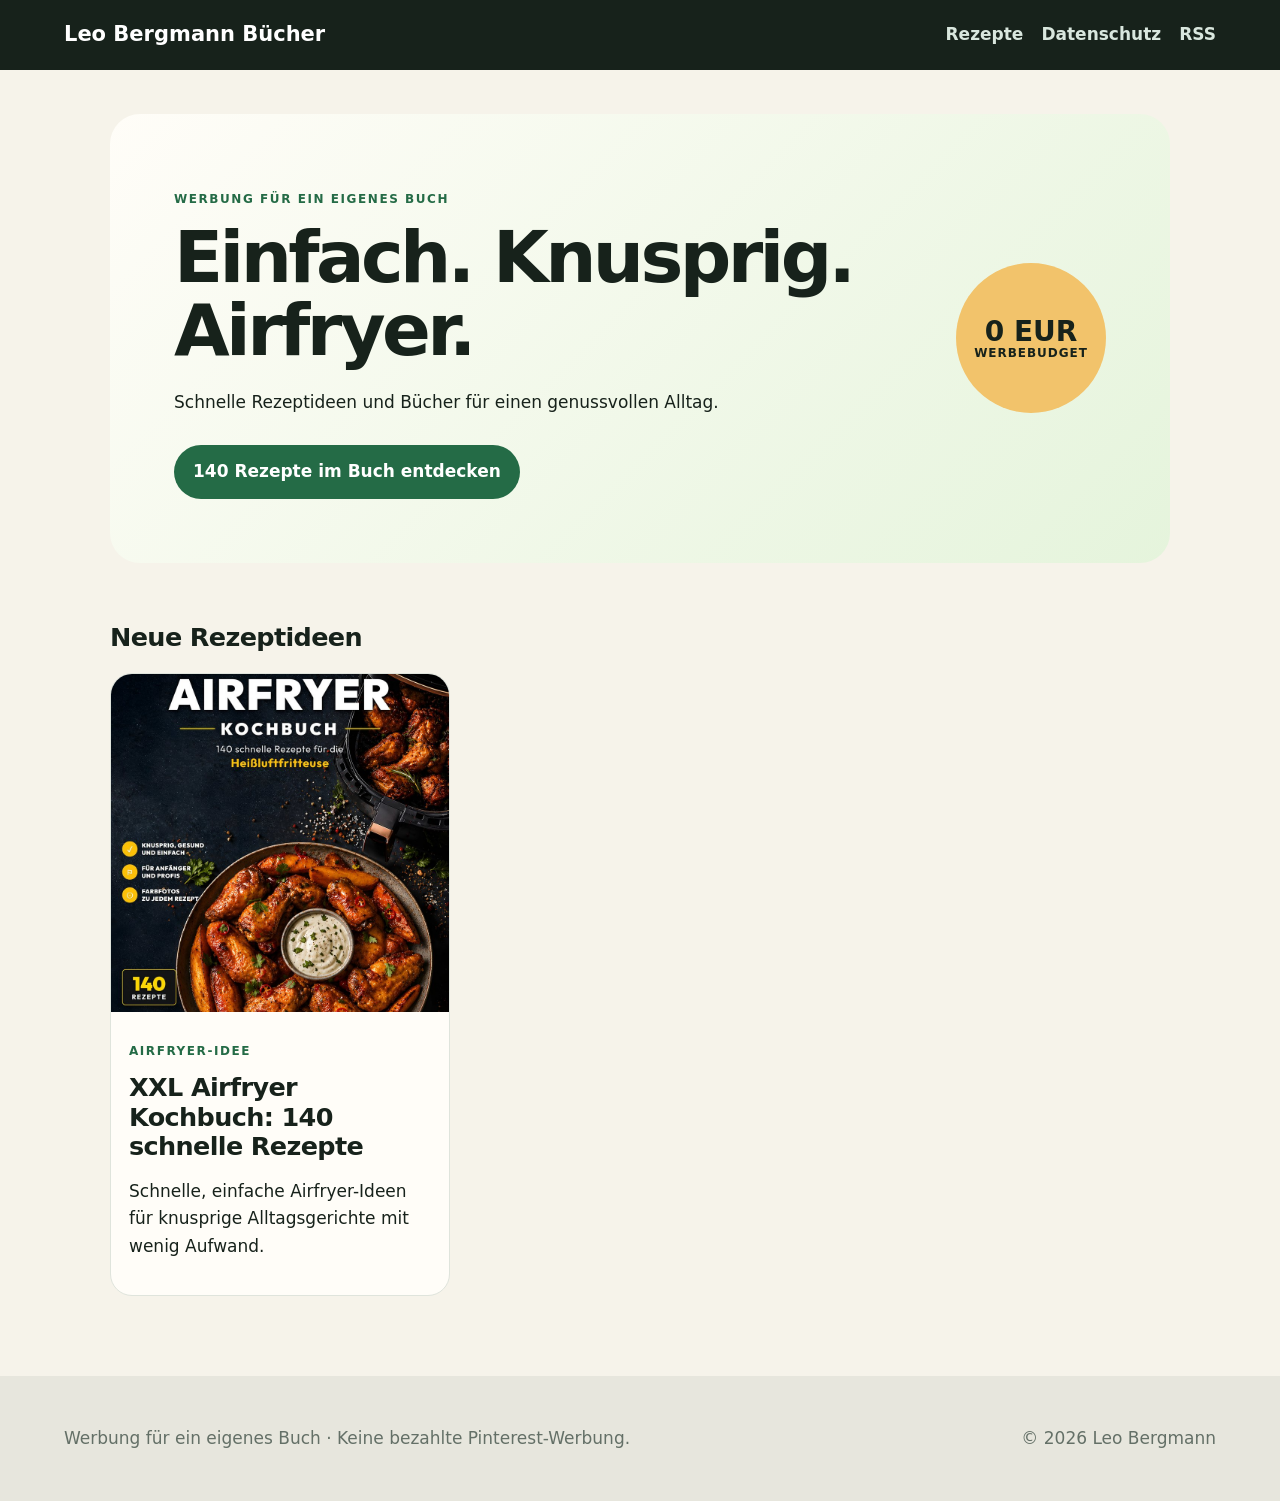
==== docs/index.html @ 16c8ab8c "Add Pinterest website verification # Conflicts: #	docs/feed.xml" ====
<!doctype html>
<html lang="de">
<head>
  <meta charset="utf-8">
  <meta name="viewport" content="width=device-width,initial-scale=1">
  <meta name="p:domain_verify" content="59ac69d322d189e9809ec8a642b9aa24">
  <title>Leo Bergmann Bücher | Leo Bergmann Bücher</title>
  <meta name="description" content="Schnelle Rezeptideen und Bücher für einen genussvollen Alltag.">
  <link rel="canonical" href="https://leanovich.github.io/leo-bergmann-books/">
  <meta property="og:type" content="article">
  <meta property="og:title" content="Leo Bergmann Bücher">
  <meta property="og:description" content="Schnelle Rezeptideen und Bücher für einen genussvollen Alltag.">
  <meta property="og:url" content="https://leanovich.github.io/leo-bergmann-books/">
  
  <meta name="twitter:card" content="summary_large_image">
  <link rel="alternate" type="application/rss+xml" title="Leo Bergmann Airfryer-Ideen" href="https://leanovich.github.io/leo-bergmann-books/feed.xml">
  <link rel="stylesheet" href="https://leanovich.github.io/leo-bergmann-books/styles.css">
  
</head>
<body>
  <header class="site-header">
    <a class="brand" href="https://leanovich.github.io/leo-bergmann-books/">Leo Bergmann Bücher</a>
    <nav aria-label="Hauptnavigation">
      <a href="https://leanovich.github.io/leo-bergmann-books/">Rezepte</a>
      <a href="https://leanovich.github.io/leo-bergmann-books/datenschutz.html">Datenschutz</a>
      <a href="https://leanovich.github.io/leo-bergmann-books/feed.xml">RSS</a>
    </nav>
  </header>
  <main>
<section class="hero">
  <div><p class="eyebrow">Werbung für ein eigenes Buch</p><h1>Einfach. Knusprig. Airfryer.</h1>
  <p>Schnelle Rezeptideen und Bücher für einen genussvollen Alltag.</p>
  <a class="cta" href="https://www.amazon.de/dp/B0GHFYM758?utm_source=pinterest&amp;utm_medium=organic&amp;utm_campaign=leo_bergmann_site" rel="nofollow sponsored">140 Rezepte im Buch entdecken</a></div>
  <div class="hero-badge">0 EUR<br><span>Werbebudget</span></div>
</section>
<section class="section"><h2>Neue Rezeptideen</h2><div class="cards">
<article class="card">
  <a href="https://leanovich.github.io/leo-bergmann-books/rezepte/airfryer-kochbuch.html"><img src="https://leanovich.github.io/leo-bergmann-books/assets/book-cover.jpg" alt="XXL Airfryer Kochbuch: 140 schnelle Rezepte" width="700" height="700"></a>
  <div><p class="eyebrow">Airfryer-Idee</p><h2><a href="https://leanovich.github.io/leo-bergmann-books/rezepte/airfryer-kochbuch.html">XXL Airfryer Kochbuch: 140 schnelle Rezepte</a></h2><p>Schnelle, einfache Airfryer-Ideen für knusprige Alltagsgerichte mit wenig Aufwand.</p></div>
</article>
</div></section>
</main>
  <footer>
    <p>Werbung für ein eigenes Buch &middot; Keine bezahlte Pinterest-Werbung.</p>
    <p>&copy; 2026 Leo Bergmann</p>
  </footer>
</body>
</html>
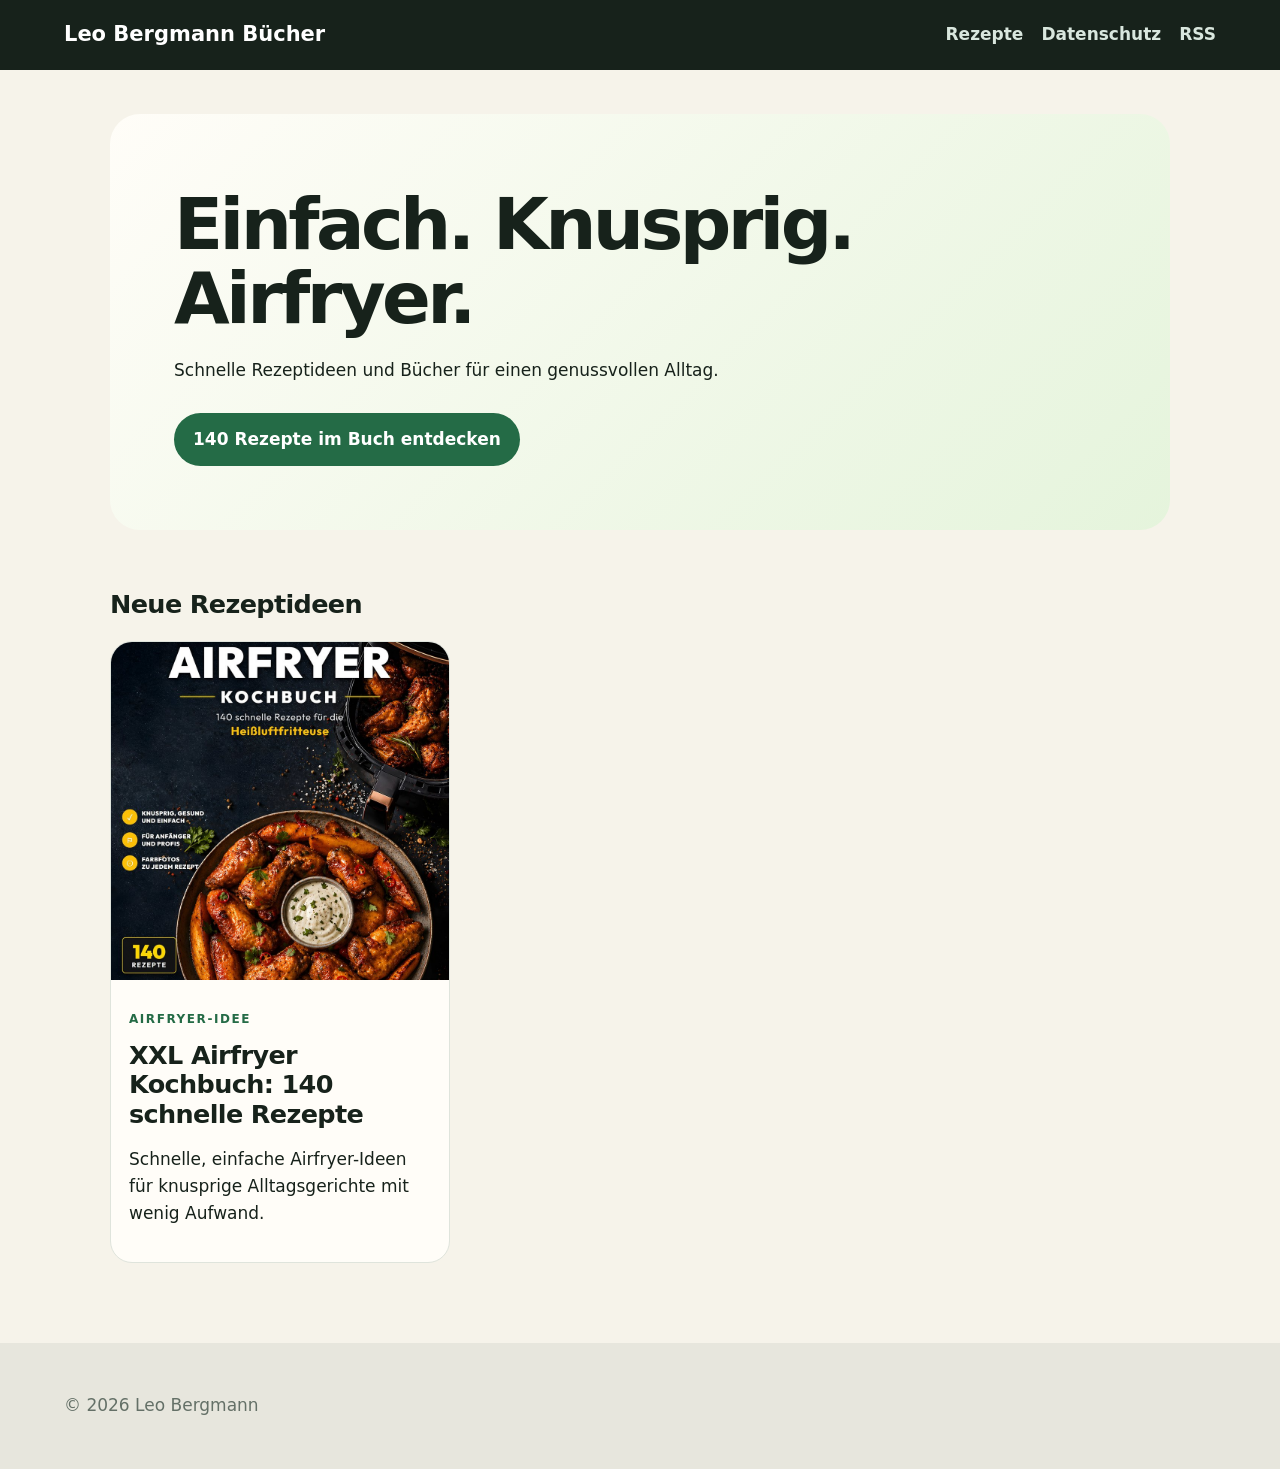
==== commit a4ffe32b: "Polish public copy and document agent workflow" ====
--- a/docs/index.html
+++ b/docs/index.html
@@ -28,10 +28,9 @@
   </header>
   <main>
 <section class="hero">
-  <div><p class="eyebrow">Werbung für ein eigenes Buch</p><h1>Einfach. Knusprig. Airfryer.</h1>
+  <div><h1>Einfach. Knusprig. Airfryer.</h1>
   <p>Schnelle Rezeptideen und Bücher für einen genussvollen Alltag.</p>
   <a class="cta" href="https://www.amazon.de/dp/B0GHFYM758?utm_source=pinterest&amp;utm_medium=organic&amp;utm_campaign=leo_bergmann_site" rel="nofollow sponsored">140 Rezepte im Buch entdecken</a></div>
-  <div class="hero-badge">0 EUR<br><span>Werbebudget</span></div>
 </section>
 <section class="section"><h2>Neue Rezeptideen</h2><div class="cards">
 <article class="card">
@@ -41,7 +40,6 @@
 </div></section>
 </main>
   <footer>
-    <p>Werbung für ein eigenes Buch &middot; Keine bezahlte Pinterest-Werbung.</p>
     <p>&copy; 2026 Leo Bergmann</p>
   </footer>
 </body>
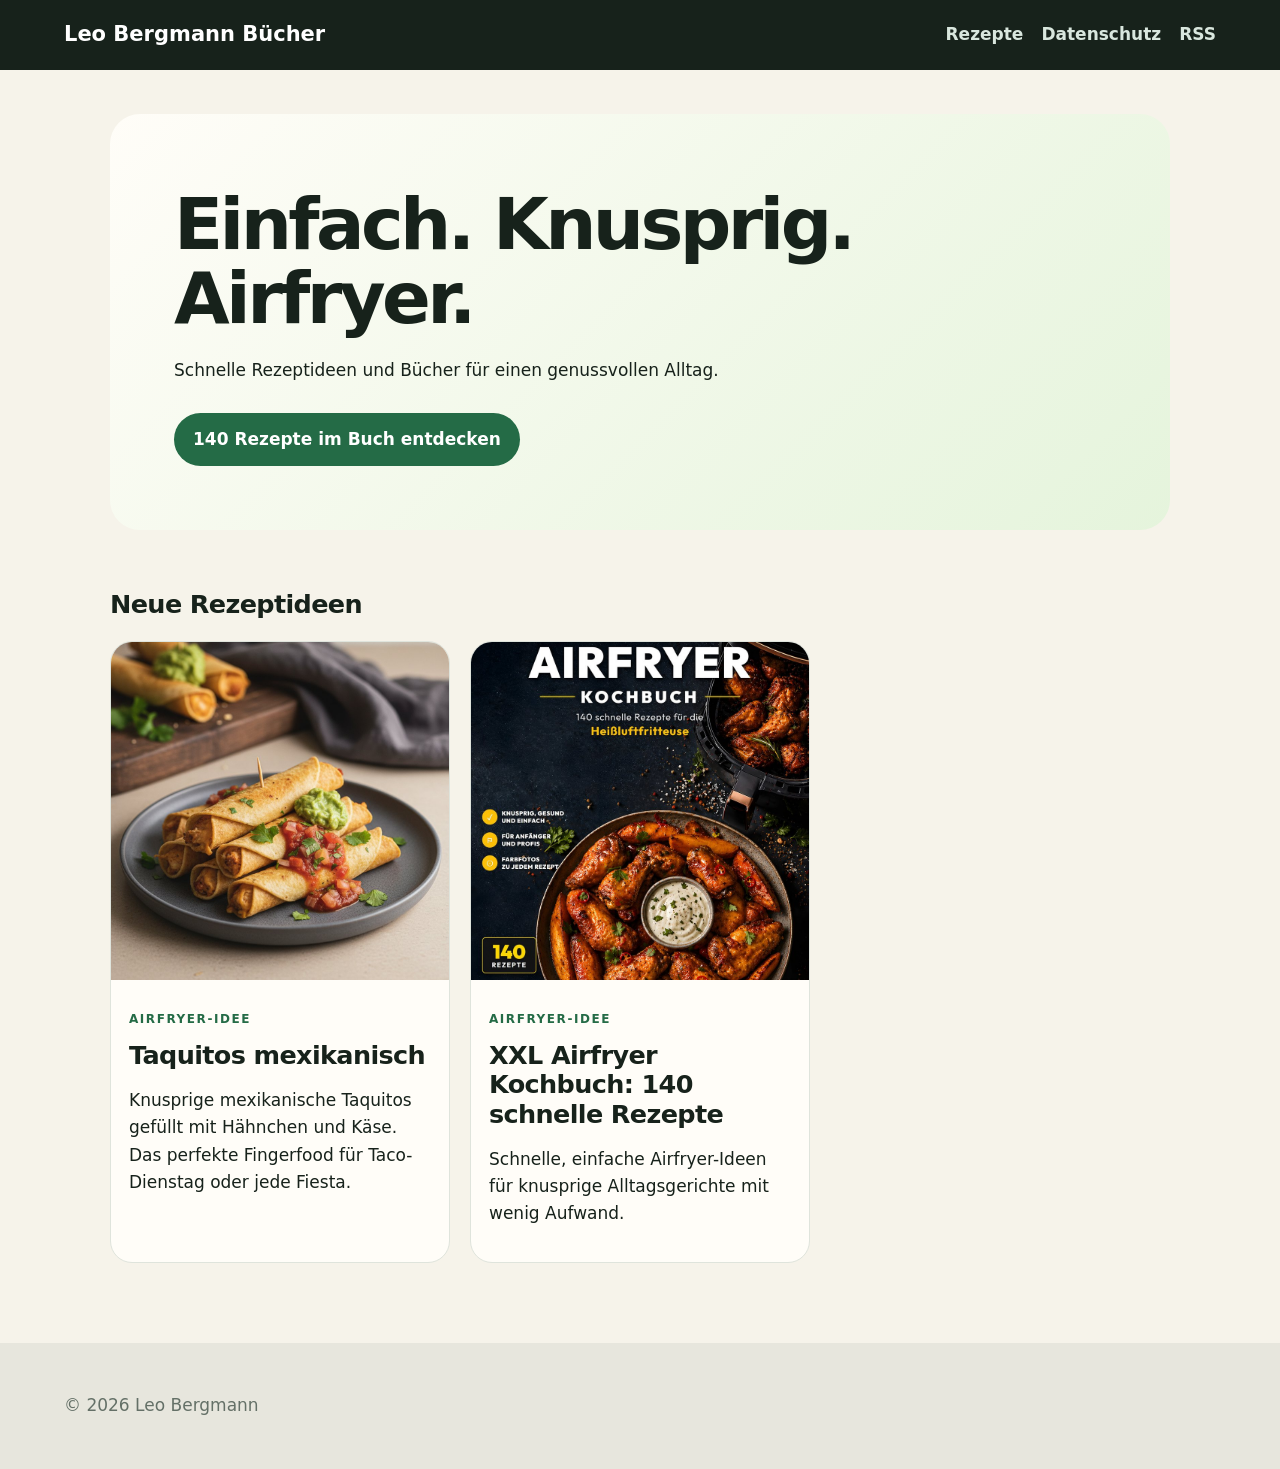
==== commit 577386fb: "Publish scheduled content and history" ====
--- a/docs/index.html
+++ b/docs/index.html
@@ -34,6 +34,11 @@
 </section>
 <section class="section"><h2>Neue Rezeptideen</h2><div class="cards">
 <article class="card">
+  <a href="https://leanovich.github.io/leo-bergmann-books/rezepte/recipe_101.html"><img src="https://leanovich.github.io/leo-bergmann-books/assets/recipes/recipe_101.jpg" alt="Taquitos mexikanisch" width="700" height="700"></a>
+  <div><p class="eyebrow">Airfryer-Idee</p><h2><a href="https://leanovich.github.io/leo-bergmann-books/rezepte/recipe_101.html">Taquitos mexikanisch</a></h2><p>Knusprige mexikanische Taquitos gefüllt mit Hähnchen und Käse. Das perfekte Fingerfood für Taco-Dienstag oder jede Fiesta.</p></div>
+</article>
+
+<article class="card">
   <a href="https://leanovich.github.io/leo-bergmann-books/rezepte/airfryer-kochbuch.html"><img src="https://leanovich.github.io/leo-bergmann-books/assets/book-cover.jpg" alt="XXL Airfryer Kochbuch: 140 schnelle Rezepte" width="700" height="700"></a>
   <div><p class="eyebrow">Airfryer-Idee</p><h2><a href="https://leanovich.github.io/leo-bergmann-books/rezepte/airfryer-kochbuch.html">XXL Airfryer Kochbuch: 140 schnelle Rezepte</a></h2><p>Schnelle, einfache Airfryer-Ideen für knusprige Alltagsgerichte mit wenig Aufwand.</p></div>
 </article>
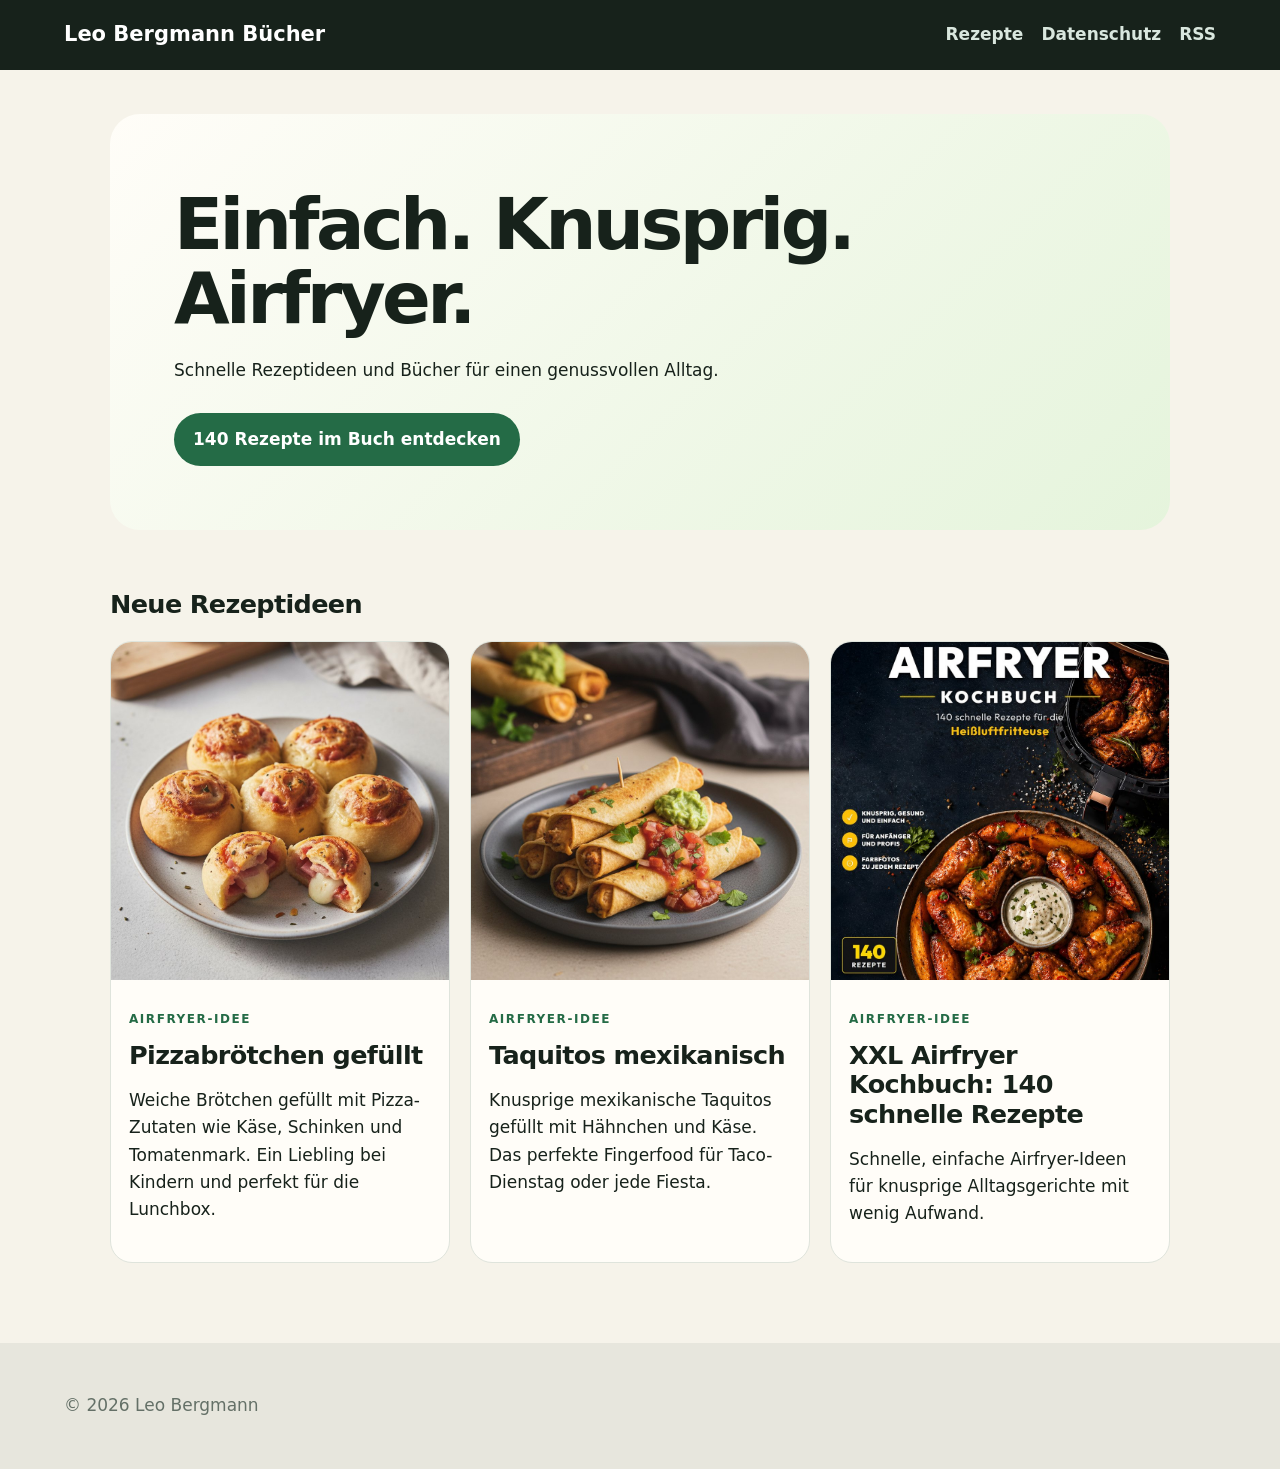
==== commit 24800d99: "Publish scheduled content and history" ====
--- a/docs/index.html
+++ b/docs/index.html
@@ -34,6 +34,11 @@
 </section>
 <section class="section"><h2>Neue Rezeptideen</h2><div class="cards">
 <article class="card">
+  <a href="https://leanovich.github.io/leo-bergmann-books/rezepte/recipe_102.html"><img src="https://leanovich.github.io/leo-bergmann-books/assets/recipes/recipe_102.jpg" alt="Pizzabrötchen gefüllt" width="700" height="700"></a>
+  <div><p class="eyebrow">Airfryer-Idee</p><h2><a href="https://leanovich.github.io/leo-bergmann-books/rezepte/recipe_102.html">Pizzabrötchen gefüllt</a></h2><p>Weiche Brötchen gefüllt mit Pizza-Zutaten wie Käse, Schinken und Tomatenmark. Ein Liebling bei Kindern und perfekt für die Lunchbox.</p></div>
+</article>
+
+<article class="card">
   <a href="https://leanovich.github.io/leo-bergmann-books/rezepte/recipe_101.html"><img src="https://leanovich.github.io/leo-bergmann-books/assets/recipes/recipe_101.jpg" alt="Taquitos mexikanisch" width="700" height="700"></a>
   <div><p class="eyebrow">Airfryer-Idee</p><h2><a href="https://leanovich.github.io/leo-bergmann-books/rezepte/recipe_101.html">Taquitos mexikanisch</a></h2><p>Knusprige mexikanische Taquitos gefüllt mit Hähnchen und Käse. Das perfekte Fingerfood für Taco-Dienstag oder jede Fiesta.</p></div>
 </article>
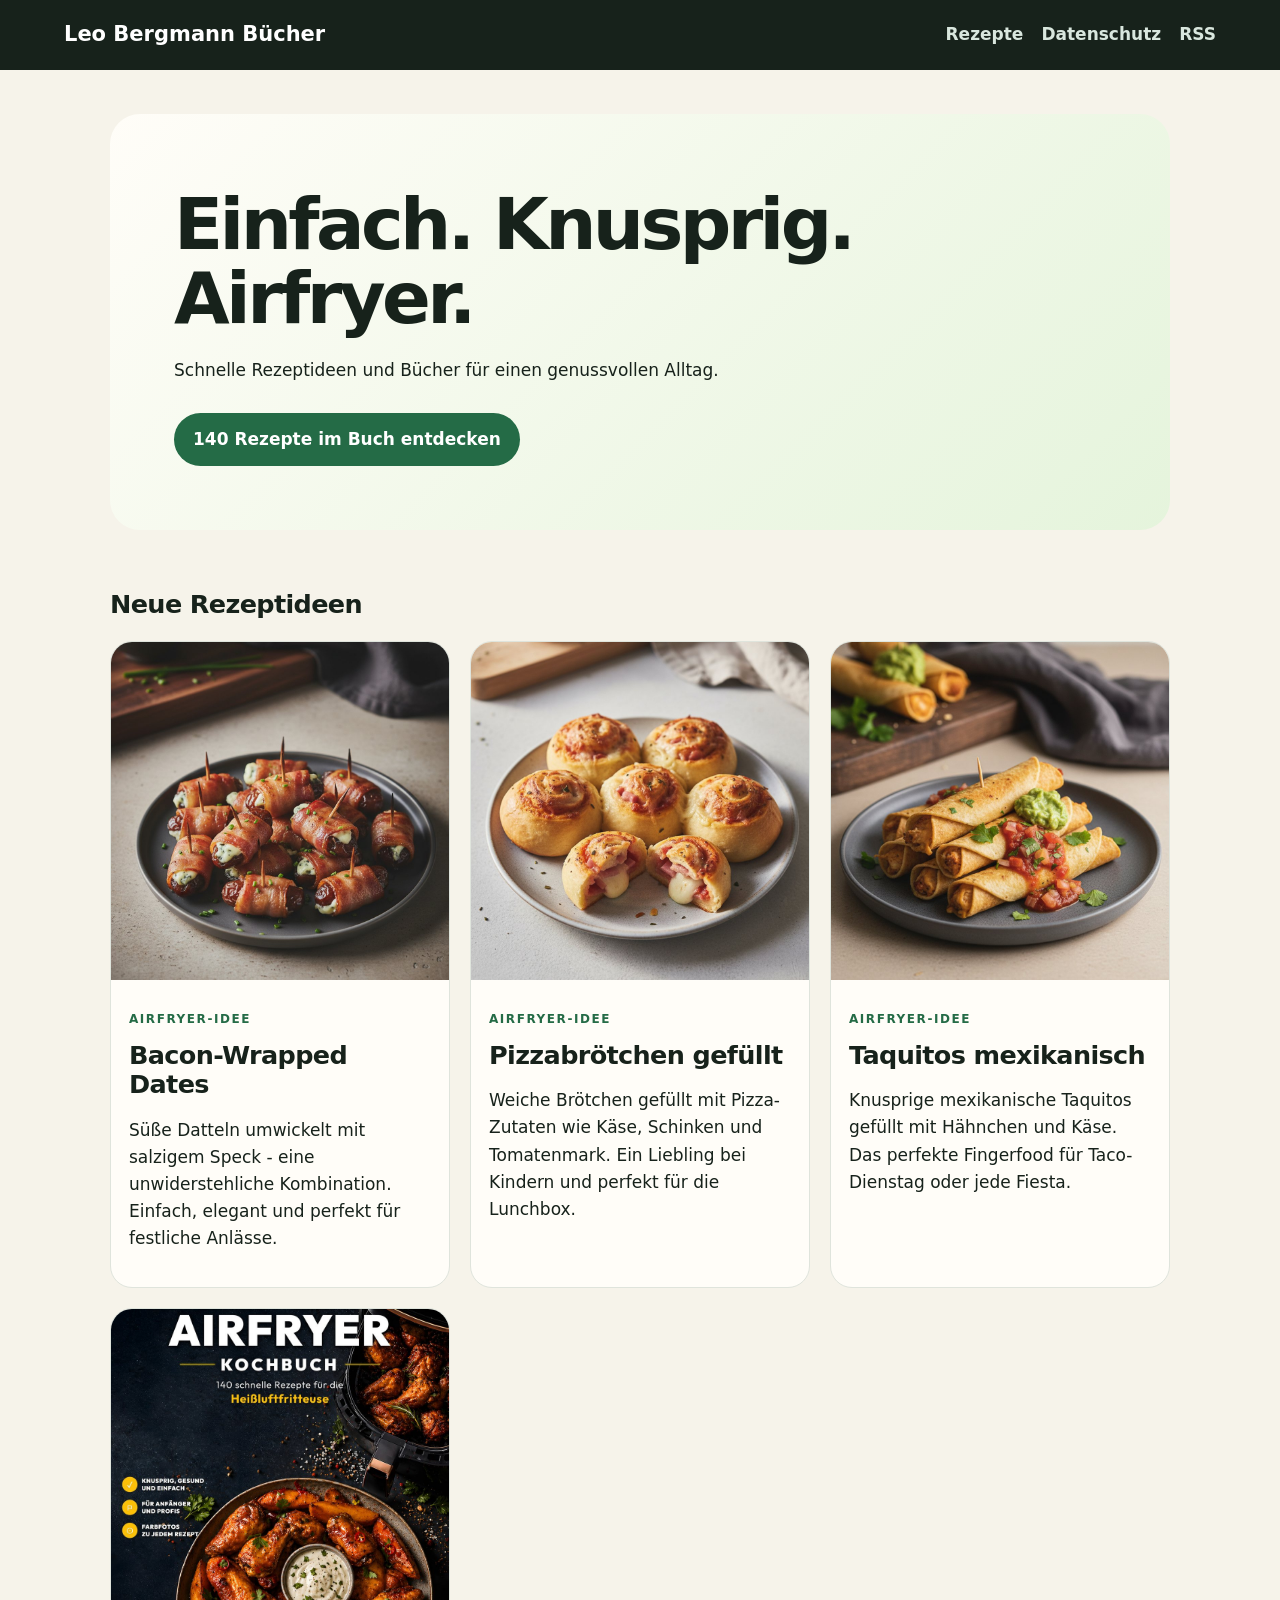
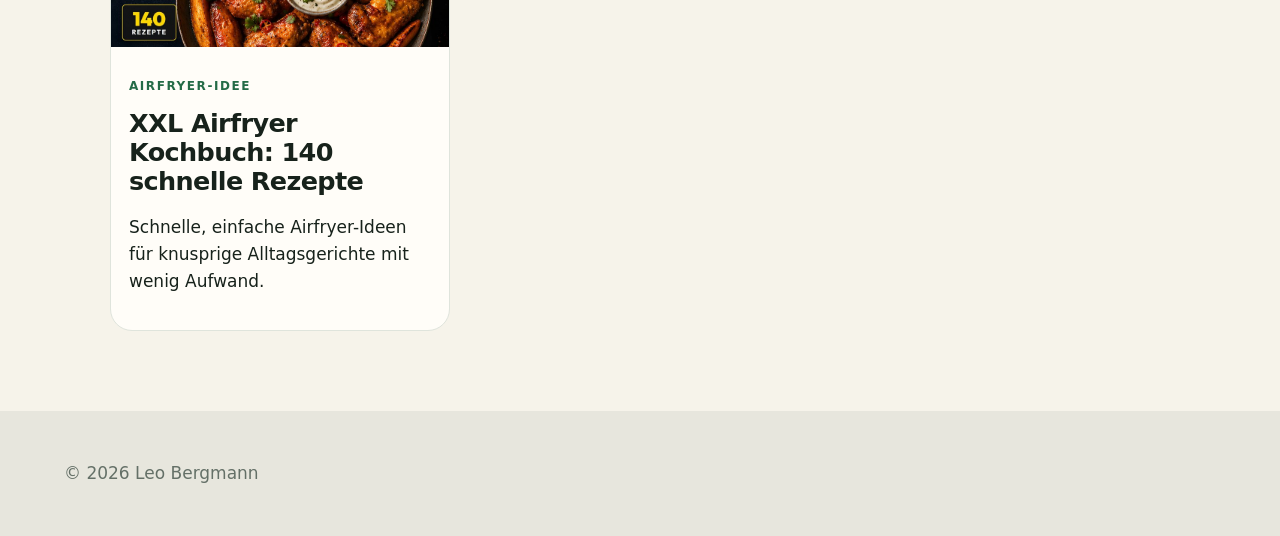
==== commit 4bbd2bf1: "Publish scheduled content and history" ====
--- a/docs/index.html
+++ b/docs/index.html
@@ -34,6 +34,11 @@
 </section>
 <section class="section"><h2>Neue Rezeptideen</h2><div class="cards">
 <article class="card">
+  <a href="https://leanovich.github.io/leo-bergmann-books/rezepte/recipe_103.html"><img src="https://leanovich.github.io/leo-bergmann-books/assets/recipes/recipe_103.jpg" alt="Bacon-Wrapped Dates" width="700" height="700"></a>
+  <div><p class="eyebrow">Airfryer-Idee</p><h2><a href="https://leanovich.github.io/leo-bergmann-books/rezepte/recipe_103.html">Bacon-Wrapped Dates</a></h2><p>Süße Datteln umwickelt mit salzigem Speck - eine unwiderstehliche Kombination. Einfach, elegant und perfekt für festliche Anlässe.</p></div>
+</article>
+
+<article class="card">
   <a href="https://leanovich.github.io/leo-bergmann-books/rezepte/recipe_102.html"><img src="https://leanovich.github.io/leo-bergmann-books/assets/recipes/recipe_102.jpg" alt="Pizzabrötchen gefüllt" width="700" height="700"></a>
   <div><p class="eyebrow">Airfryer-Idee</p><h2><a href="https://leanovich.github.io/leo-bergmann-books/rezepte/recipe_102.html">Pizzabrötchen gefüllt</a></h2><p>Weiche Brötchen gefüllt mit Pizza-Zutaten wie Käse, Schinken und Tomatenmark. Ein Liebling bei Kindern und perfekt für die Lunchbox.</p></div>
 </article>
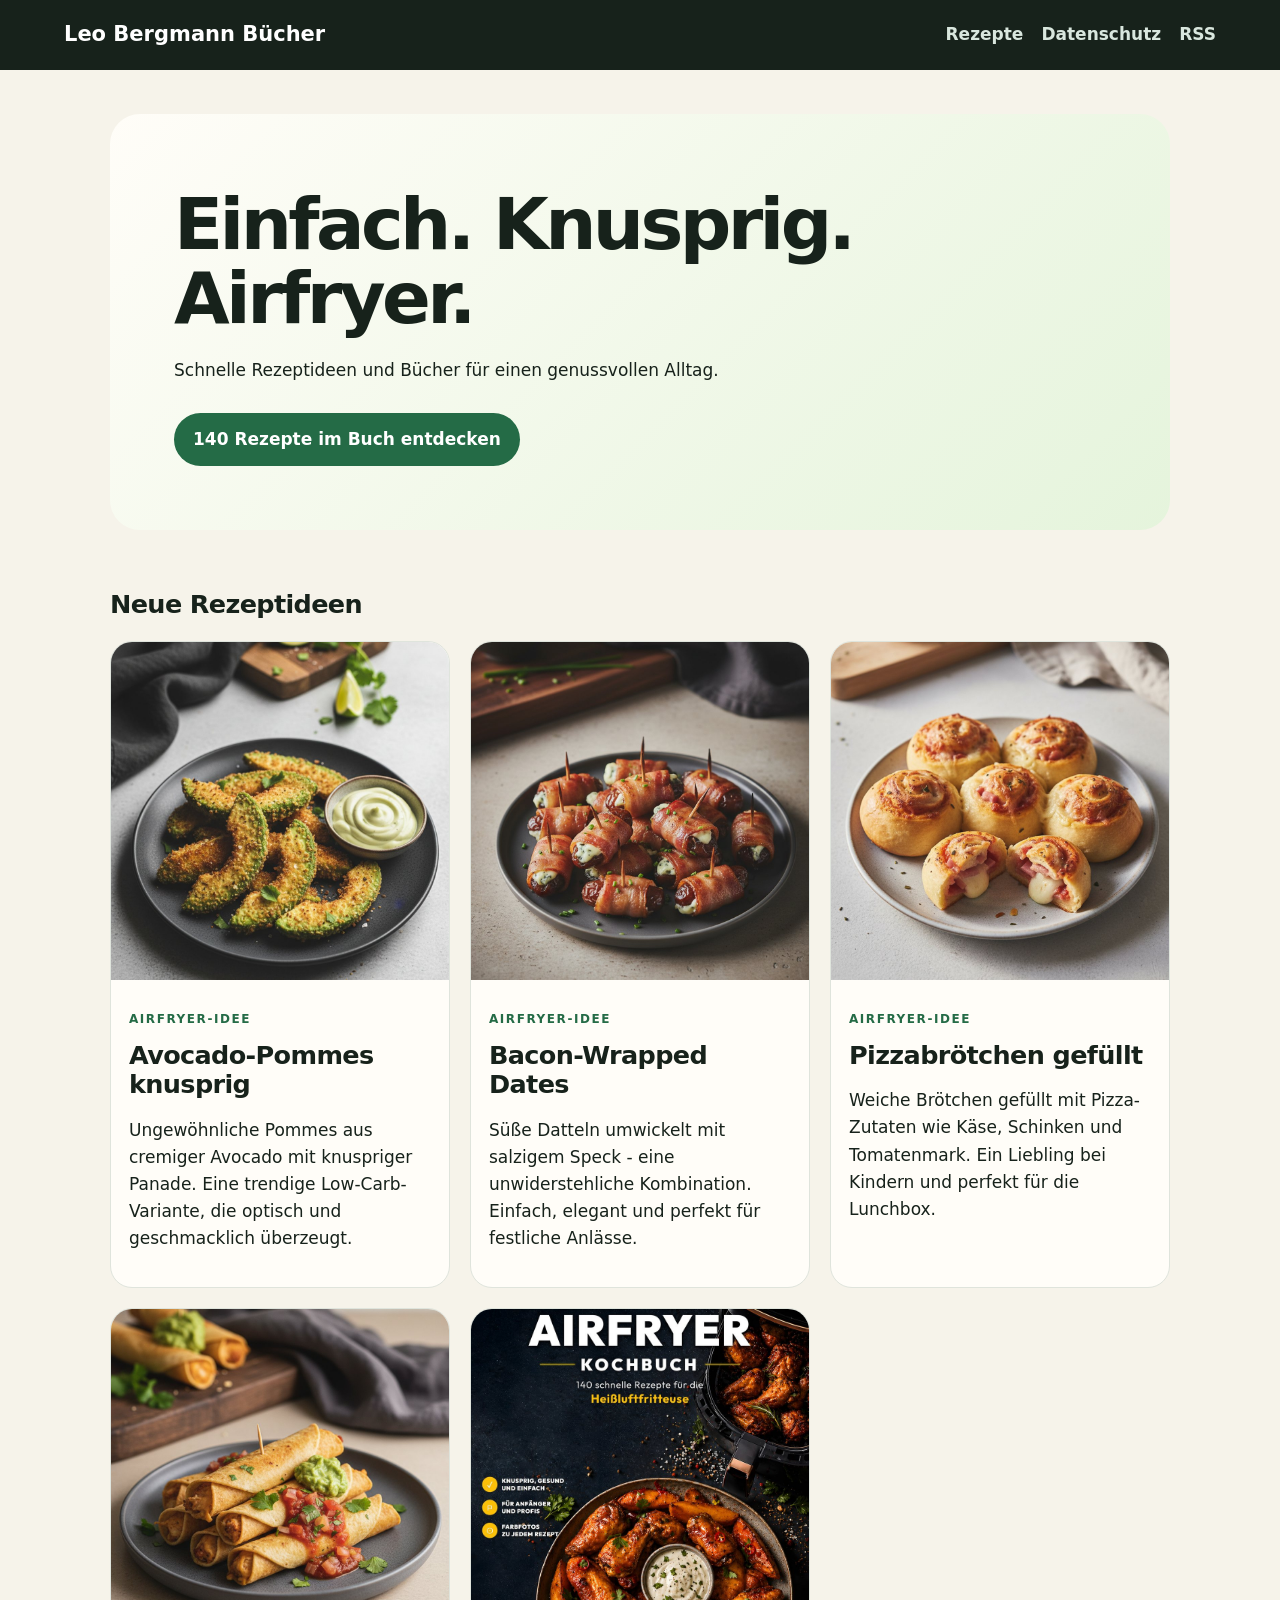
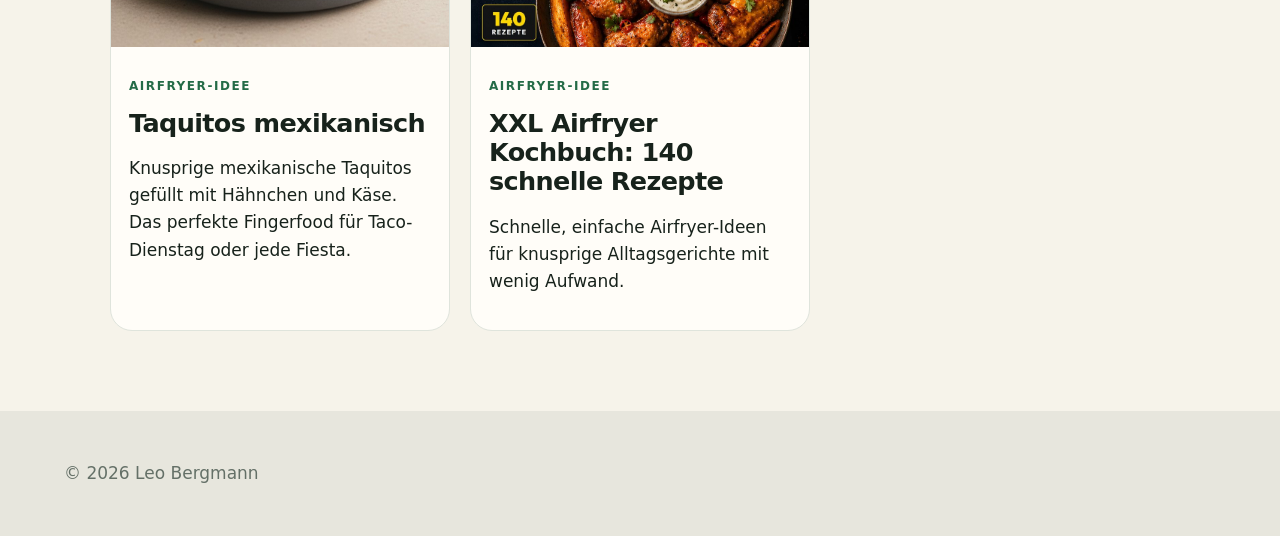
==== commit 8c676cfe: "Publish scheduled content and history" ====
--- a/docs/index.html
+++ b/docs/index.html
@@ -34,6 +34,11 @@
 </section>
 <section class="section"><h2>Neue Rezeptideen</h2><div class="cards">
 <article class="card">
+  <a href="https://leanovich.github.io/leo-bergmann-books/rezepte/recipe_104.html"><img src="https://leanovich.github.io/leo-bergmann-books/assets/recipes/recipe_104.jpg" alt="Avocado-Pommes knusprig" width="700" height="700"></a>
+  <div><p class="eyebrow">Airfryer-Idee</p><h2><a href="https://leanovich.github.io/leo-bergmann-books/rezepte/recipe_104.html">Avocado-Pommes knusprig</a></h2><p>Ungewöhnliche Pommes aus cremiger Avocado mit knuspriger Panade. Eine trendige Low-Carb-Variante, die optisch und geschmacklich überzeugt.</p></div>
+</article>
+
+<article class="card">
   <a href="https://leanovich.github.io/leo-bergmann-books/rezepte/recipe_103.html"><img src="https://leanovich.github.io/leo-bergmann-books/assets/recipes/recipe_103.jpg" alt="Bacon-Wrapped Dates" width="700" height="700"></a>
   <div><p class="eyebrow">Airfryer-Idee</p><h2><a href="https://leanovich.github.io/leo-bergmann-books/rezepte/recipe_103.html">Bacon-Wrapped Dates</a></h2><p>Süße Datteln umwickelt mit salzigem Speck - eine unwiderstehliche Kombination. Einfach, elegant und perfekt für festliche Anlässe.</p></div>
 </article>
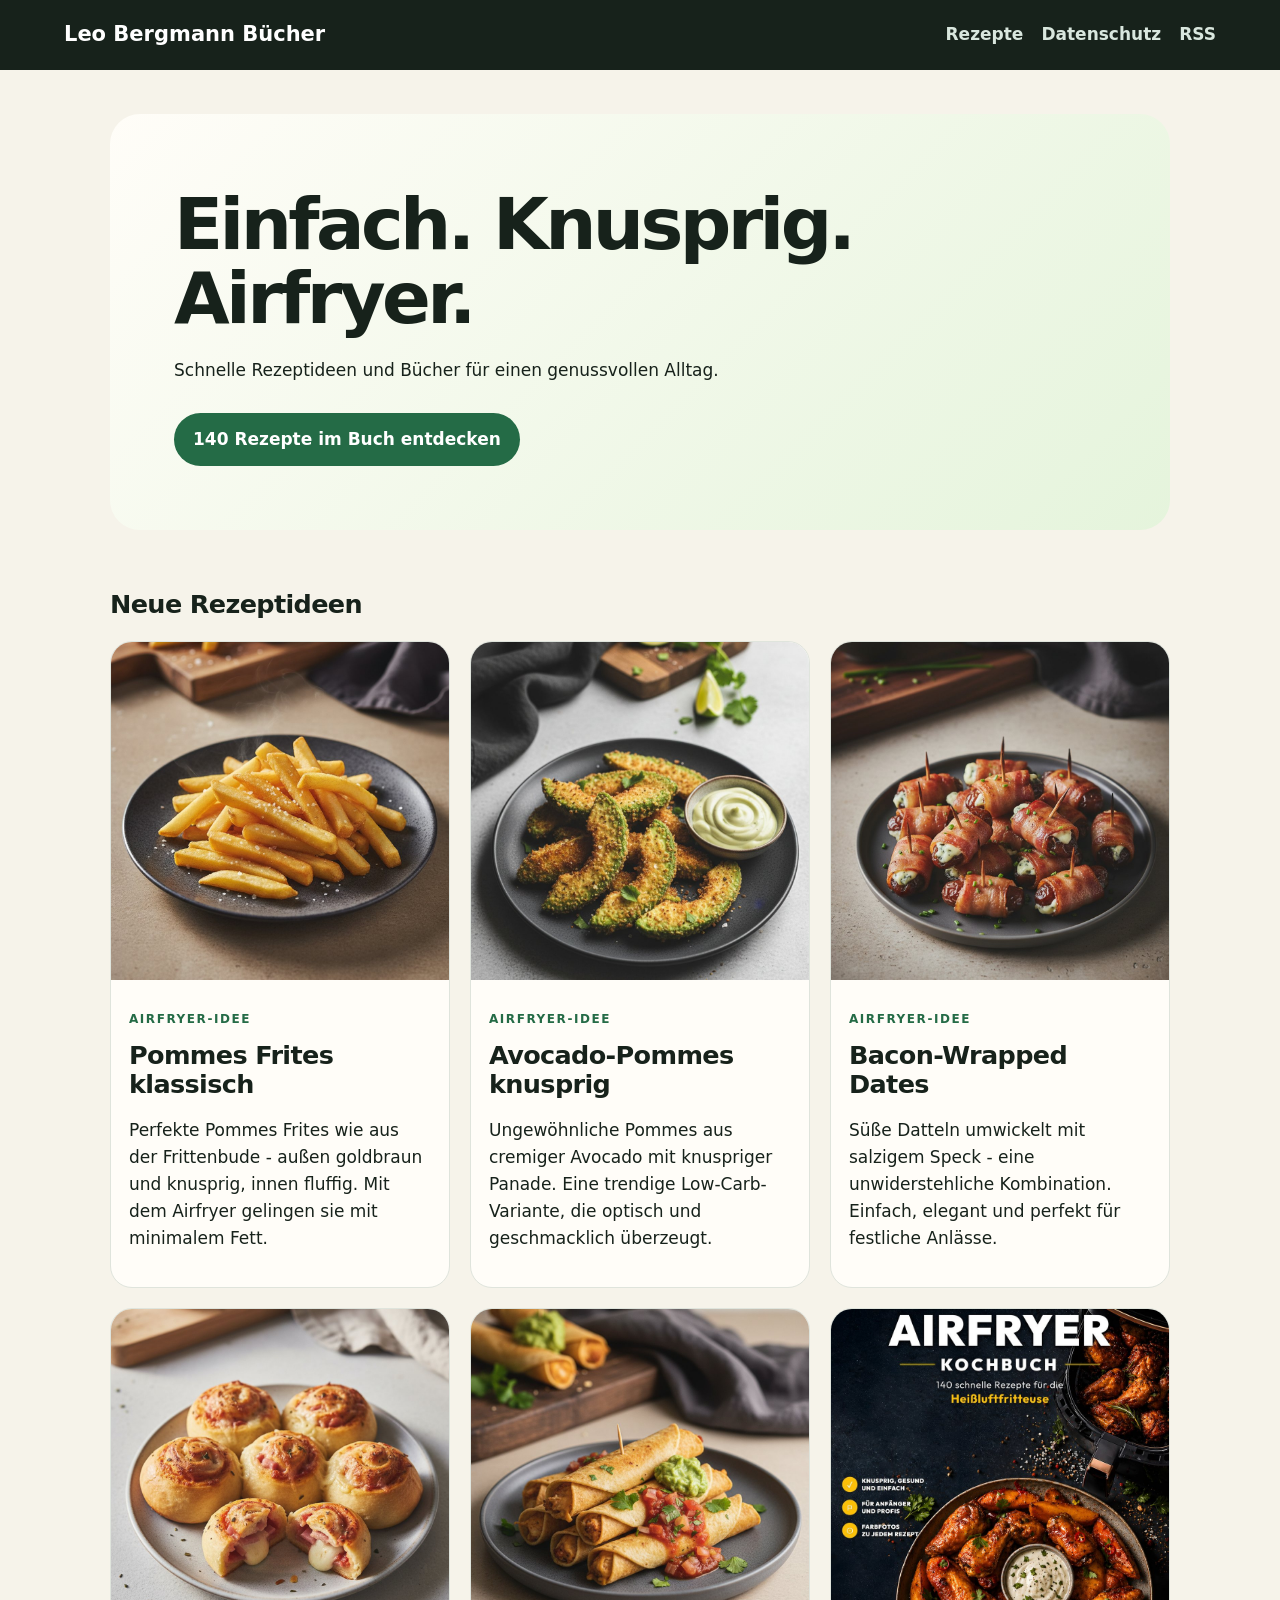
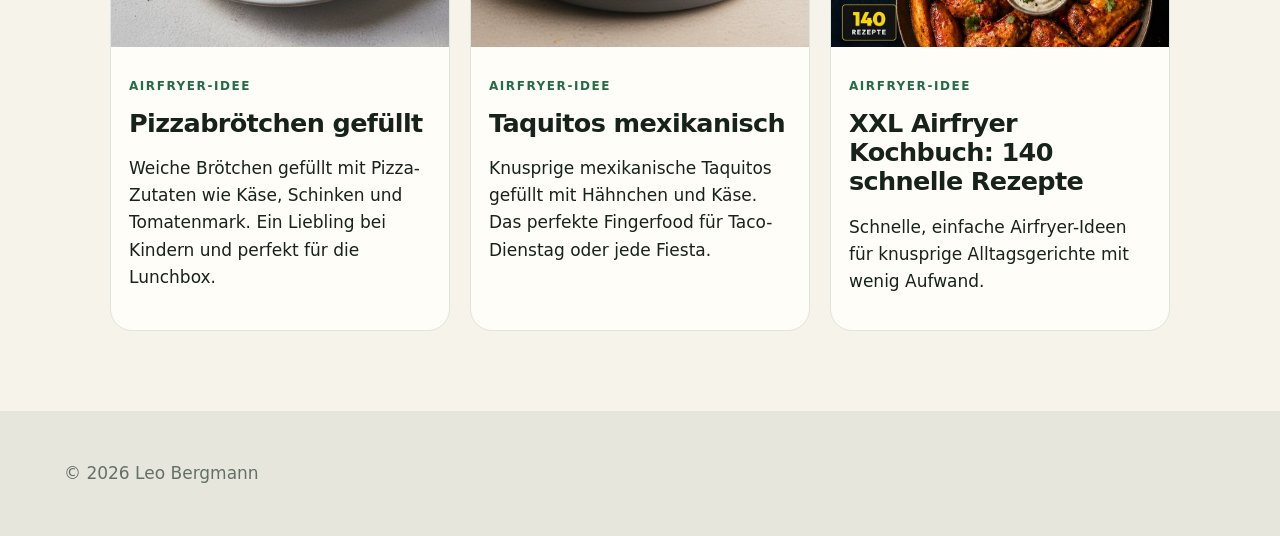
==== commit 9cfdb5a4: "Publish scheduled content and history" ====
--- a/docs/index.html
+++ b/docs/index.html
@@ -34,6 +34,11 @@
 </section>
 <section class="section"><h2>Neue Rezeptideen</h2><div class="cards">
 <article class="card">
+  <a href="https://leanovich.github.io/leo-bergmann-books/rezepte/recipe_105.html"><img src="https://leanovich.github.io/leo-bergmann-books/assets/recipes/recipe_105.jpg" alt="Pommes Frites klassisch" width="700" height="700"></a>
+  <div><p class="eyebrow">Airfryer-Idee</p><h2><a href="https://leanovich.github.io/leo-bergmann-books/rezepte/recipe_105.html">Pommes Frites klassisch</a></h2><p>Perfekte Pommes Frites wie aus der Frittenbude - außen goldbraun und knusprig, innen fluffig. Mit dem Airfryer gelingen sie mit minimalem Fett.</p></div>
+</article>
+
+<article class="card">
   <a href="https://leanovich.github.io/leo-bergmann-books/rezepte/recipe_104.html"><img src="https://leanovich.github.io/leo-bergmann-books/assets/recipes/recipe_104.jpg" alt="Avocado-Pommes knusprig" width="700" height="700"></a>
   <div><p class="eyebrow">Airfryer-Idee</p><h2><a href="https://leanovich.github.io/leo-bergmann-books/rezepte/recipe_104.html">Avocado-Pommes knusprig</a></h2><p>Ungewöhnliche Pommes aus cremiger Avocado mit knuspriger Panade. Eine trendige Low-Carb-Variante, die optisch und geschmacklich überzeugt.</p></div>
 </article>
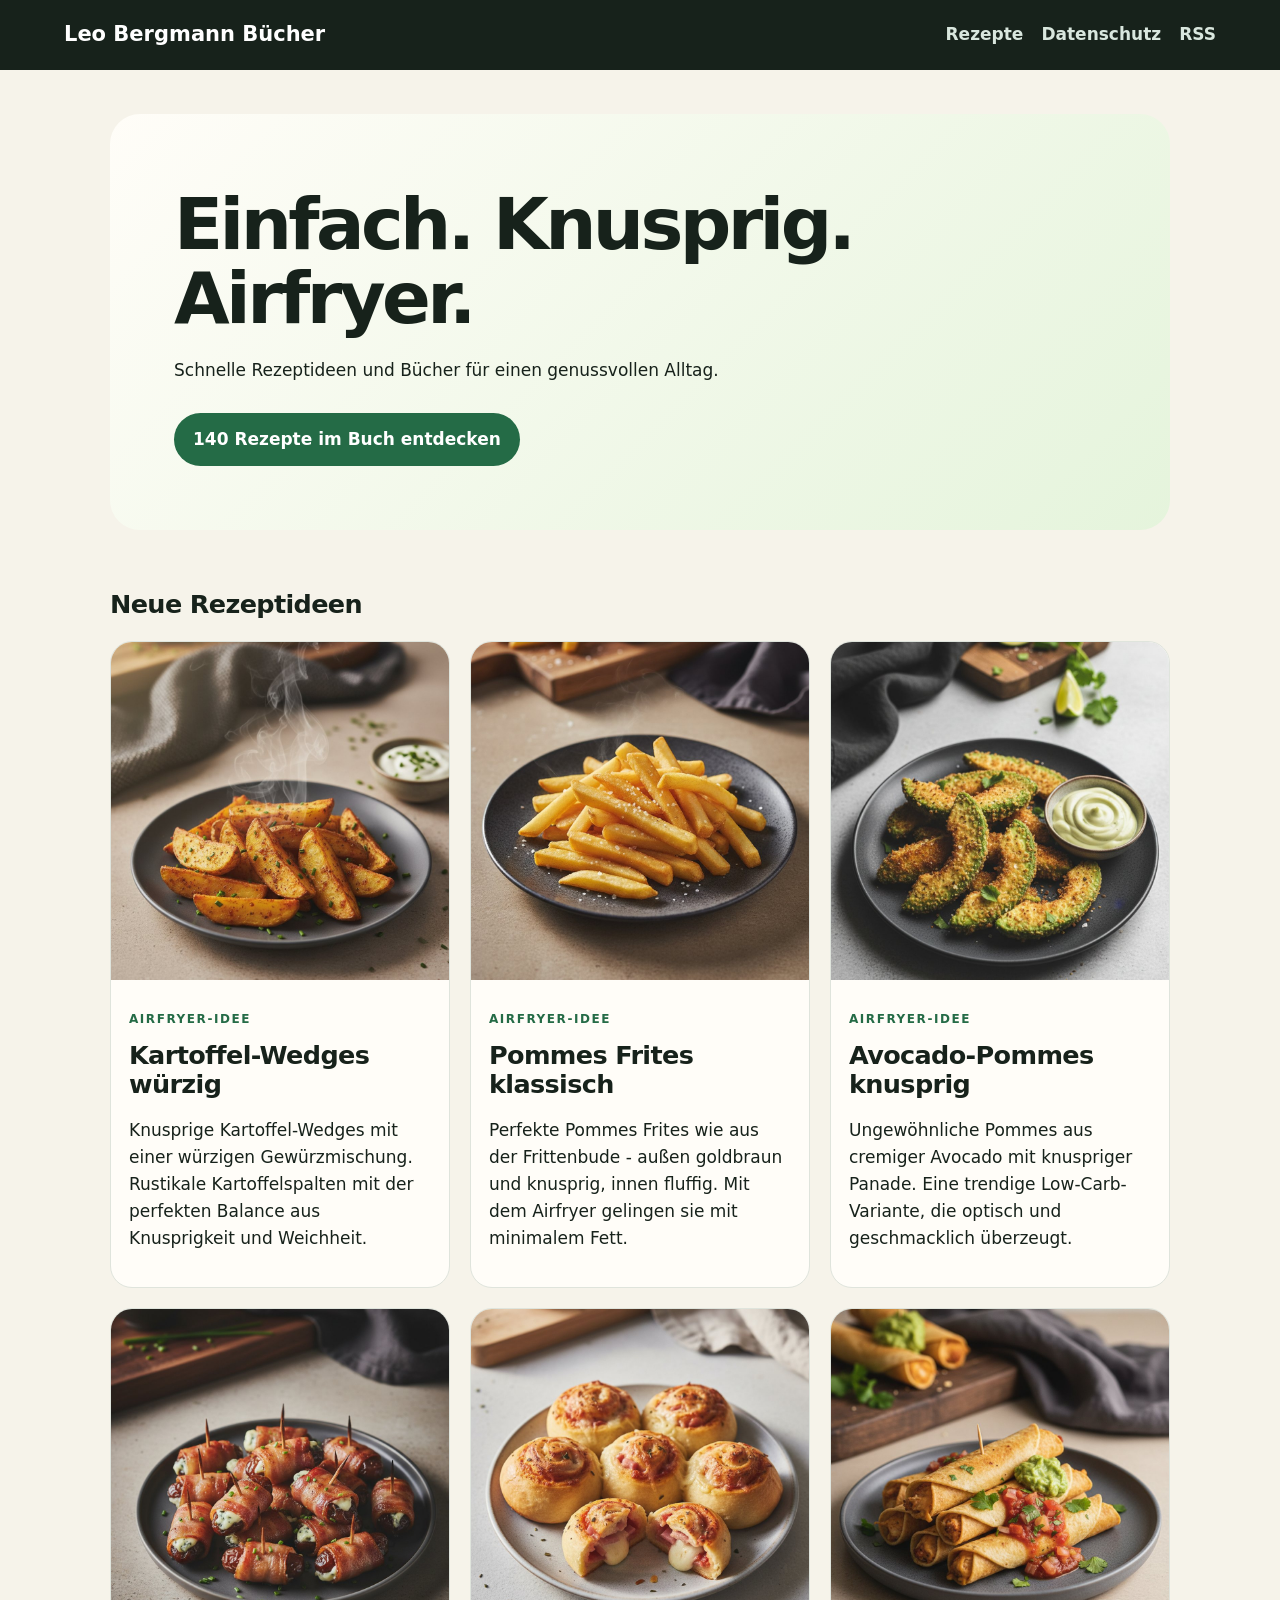
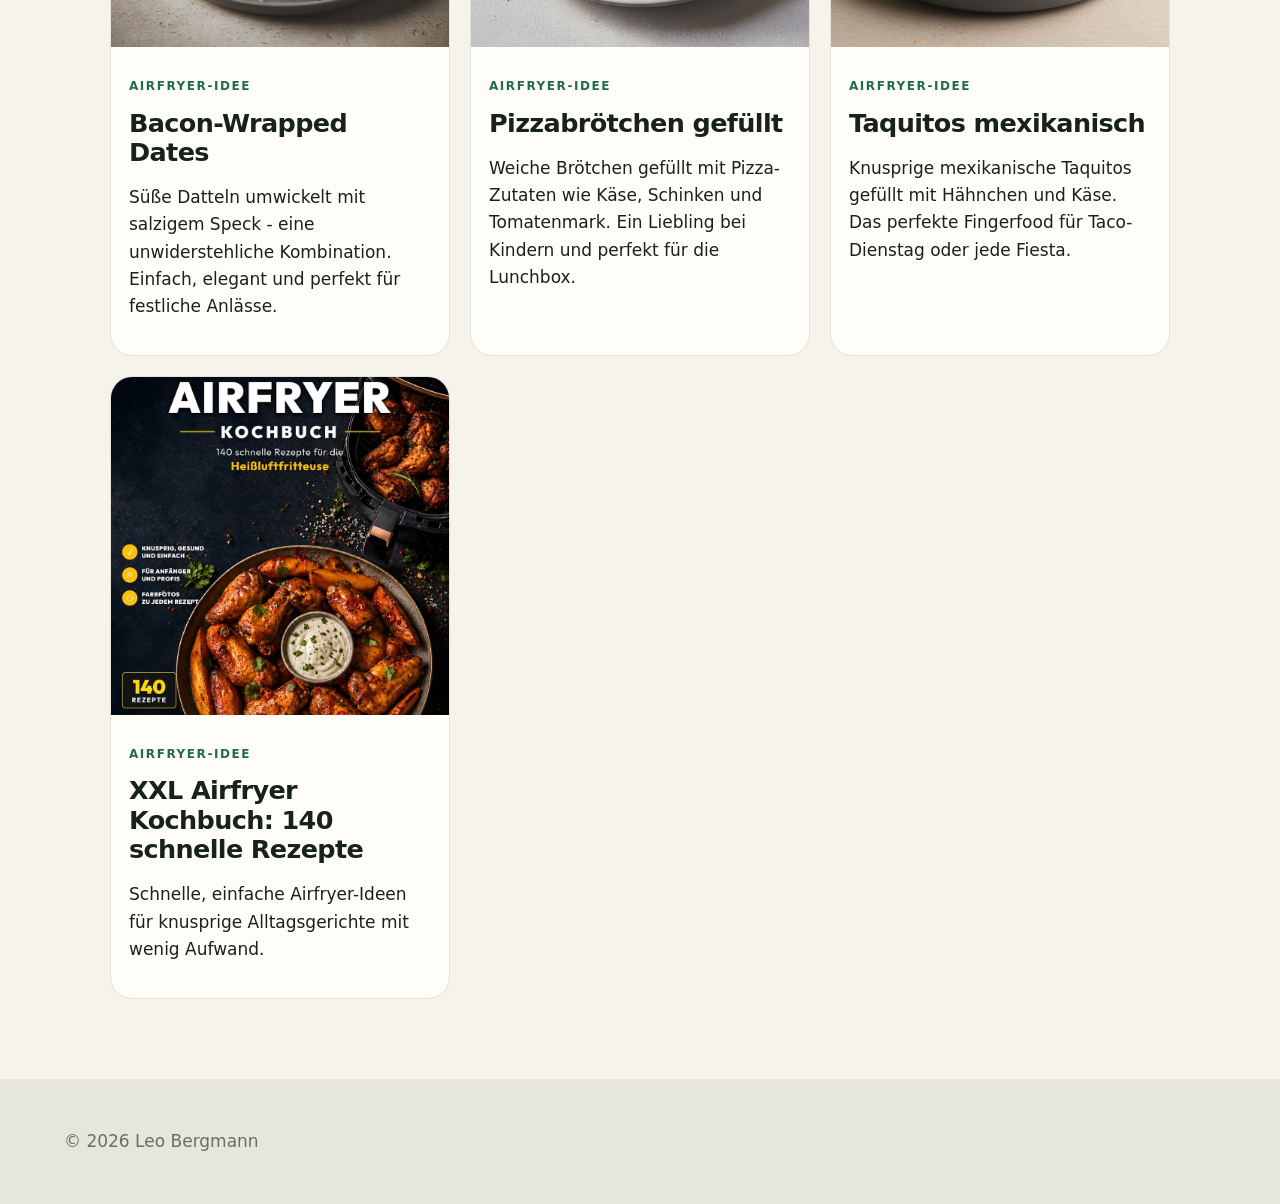
==== commit d82380b2: "Publish scheduled content and history" ====
--- a/docs/index.html
+++ b/docs/index.html
@@ -34,6 +34,11 @@
 </section>
 <section class="section"><h2>Neue Rezeptideen</h2><div class="cards">
 <article class="card">
+  <a href="https://leanovich.github.io/leo-bergmann-books/rezepte/recipe_106.html"><img src="https://leanovich.github.io/leo-bergmann-books/assets/recipes/recipe_106.jpg" alt="Kartoffel-Wedges würzig" width="700" height="700"></a>
+  <div><p class="eyebrow">Airfryer-Idee</p><h2><a href="https://leanovich.github.io/leo-bergmann-books/rezepte/recipe_106.html">Kartoffel-Wedges würzig</a></h2><p>Knusprige Kartoffel-Wedges mit einer würzigen Gewürzmischung. Rustikale Kartoffelspalten mit der perfekten Balance aus Knusprigkeit und Weichheit.</p></div>
+</article>
+
+<article class="card">
   <a href="https://leanovich.github.io/leo-bergmann-books/rezepte/recipe_105.html"><img src="https://leanovich.github.io/leo-bergmann-books/assets/recipes/recipe_105.jpg" alt="Pommes Frites klassisch" width="700" height="700"></a>
   <div><p class="eyebrow">Airfryer-Idee</p><h2><a href="https://leanovich.github.io/leo-bergmann-books/rezepte/recipe_105.html">Pommes Frites klassisch</a></h2><p>Perfekte Pommes Frites wie aus der Frittenbude - außen goldbraun und knusprig, innen fluffig. Mit dem Airfryer gelingen sie mit minimalem Fett.</p></div>
 </article>
